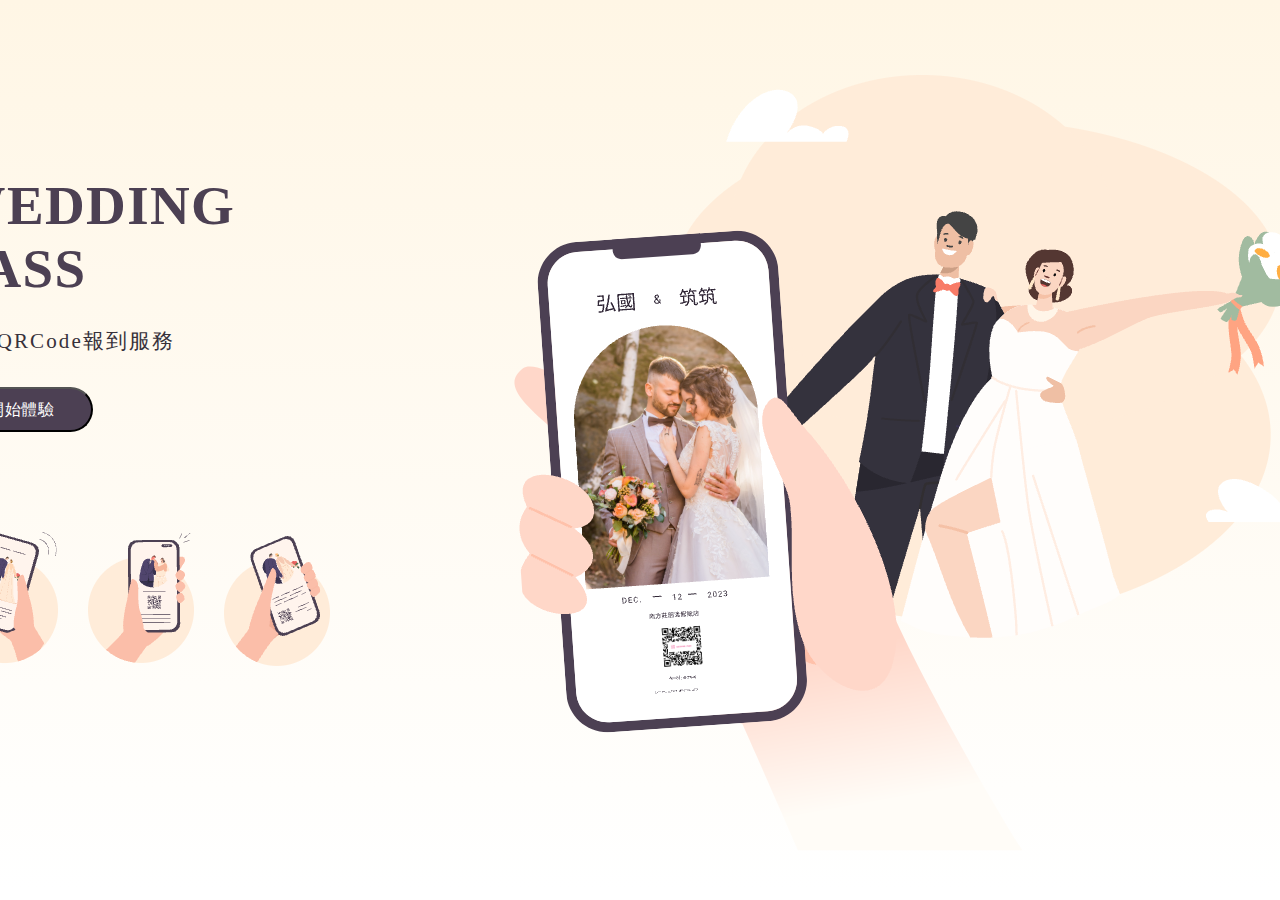
==== Home/index.html @ 31503022 "Updated" ====
<!DOCTYPE html>
<html>
  <head>
    <title>Page 1</title>
    <link rel="stylesheet" type="text/css" href="style.css">
  </head>
  <body>
    <div class="container">
      <div class="left">
        <div class="title">WEDDING PASS</div>
        <div class="subtitle">婚禮QRCode報到服務</div>
        <button>開始體驗</button>
        <div class="images">
          <img src="assets/method-1.png" />
          <img src="assets/method-2.png" />
          <img src="assets/method-3.png" />
        </div>
      </div>
      <div class="right">
        <img src="assets/right-img.png" />
      </div>
    </div>
  </body>
</html>
---- Home/style.css ----
body {
  margin: 0;
  padding: 0;
}

.container {
  display: flex;
  align-items: flex-start;
  justify-content: center;
  grid-gap: 167px;
  padding-top: 75px;
  background: linear-gradient(
    180deg,
    rgba(255, 246, 229, 1) 0%,
    rgba(255, 255, 255, 1) 100%
  );
}

.container .left {
  margin-top: 99px;
}

.container .left .title {
  font-size: 55px;
  font-weight: 700;
  letter-spacing: 1.38px;
  line-height: 63px;
  color: rgba(76, 64, 83, 1);
  margin-bottom: 27px;
}

.container .left .subtitle {
  font-size: 21px;
  font-weight: 500;
  letter-spacing: 2.1px;
  line-height: 29px;
  color: rgba(55, 49, 58, 1);
  margin-bottom: 31px;
}

.container .left button {
  width: 142px;
  height: 45px;
  opacity: 1;
  border-radius: 28px;
  background: rgba(76, 64, 83, 1);
  font-size: 16px;
  font-weight: 500;
  letter-spacing: 0.8px;
  line-height: 21px;
  color: rgba(255, 255, 255, 1);
  cursor: pointer;
  outline: none;
  margin-bottom: 100px;
}

.container .left .images {
  display: flex;
  align-items: center;
  justify-content: start;
  grid-gap: 30px;
}

.container .right {
  position: relative;
}

.container .right .illustration {
  position: absolute;
  top: 0;
  right: 0;
}

.container .right .phone_with_photo {
  position: absolute;
  top: 122px;
  left: 0;
}
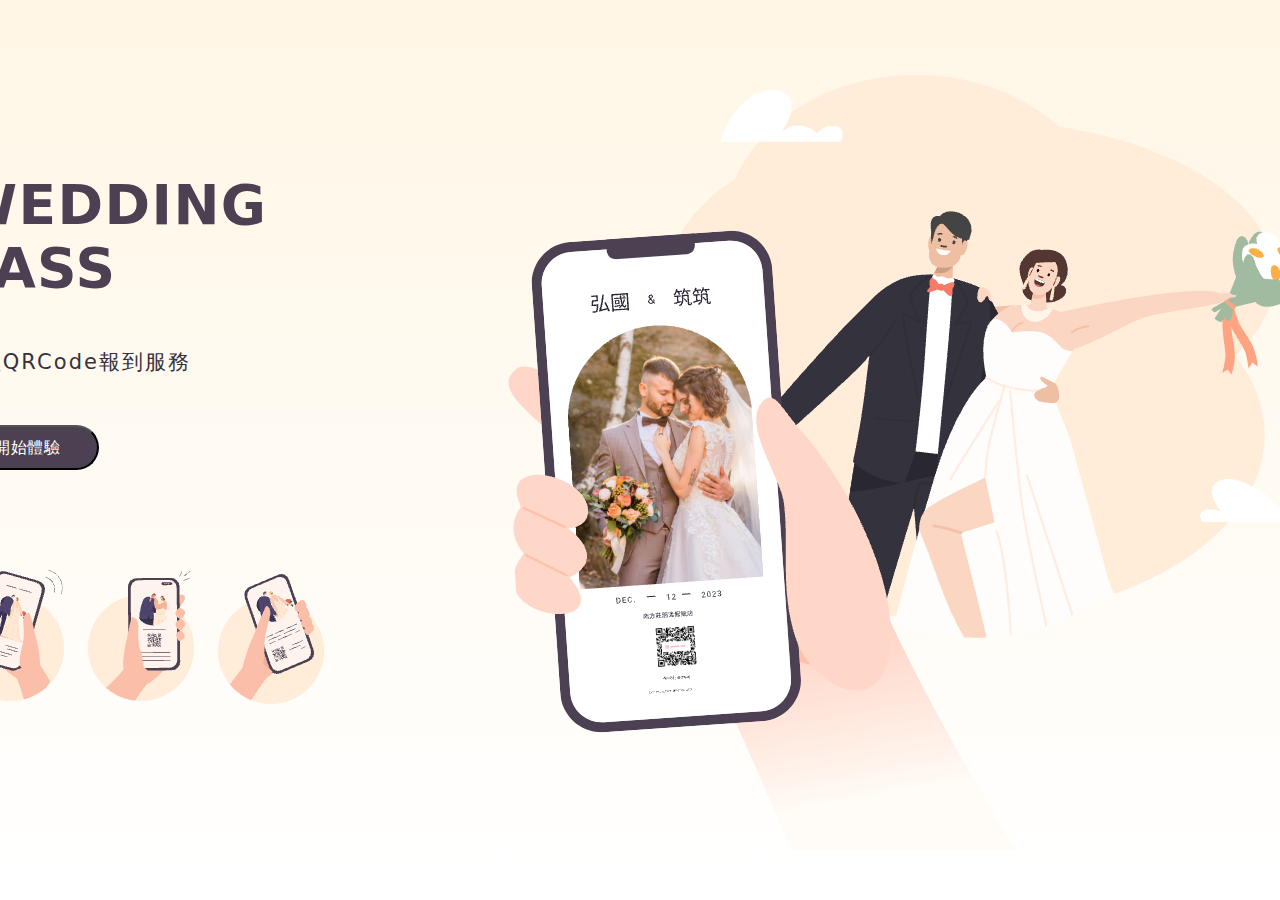
==== commit 1c2d8332: "Update Home" ====
--- a/Home/index.html
+++ b/Home/index.html
@@ -1,16 +1,20 @@
 <!DOCTYPE html>
 <html>
   <head>
-    <title>Page 1</title>
+    <meta charset="utf-8">
+    <meta name="viewport" content="width=device-width, initial-scale=1">
+    <title>Home</title>
     <link rel="stylesheet" type="text/css" href="style.css">
+    <link href="https://cdn.jsdelivr.net/npm/bootstrap@5.3.3/dist/css/bootstrap.min.css" rel="stylesheet" integrity="sha384-QWTKZyjpPEjISv5WaRU9OFeRpok6YctnYmDr5pNlyT2bRjXh0JMhjY6hW+ALEwIH" crossorigin="anonymous">
+  </head>
   </head>
   <body>
-    <div class="container">
+    <div class="main d-flex align-items-start justify-content-center">
       <div class="left">
         <div class="title">WEDDING PASS</div>
-        <div class="subtitle">婚禮QRCode報到服務</div>
+        <div class="subtitle my-5">婚禮QRCode報到服務</div>
         <button>開始體驗</button>
-        <div class="images">
+        <div class="d-flex align-items-center justify-content-start gap-4">
           <img src="assets/method-1.png" />
           <img src="assets/method-2.png" />
           <img src="assets/method-3.png" />
@@ -20,5 +24,6 @@
         <img src="assets/right-img.png" />
       </div>
     </div>
+    <script src="https://cdn.jsdelivr.net/npm/bootstrap@5.3.3/dist/js/bootstrap.bundle.min.js" integrity="sha384-YvpcrYf0tY3lHB60NNkmXc5s9fDVZLESaAA55NDzOxhy9GkcIdslK1eN7N6jIeHz" crossorigin="anonymous"></script>
   </body>
 </html>
--- a/Home/style.css
+++ b/Home/style.css
@@ -3,10 +3,7 @@
   padding: 0;
 }
 
-.container {
-  display: flex;
-  align-items: flex-start;
-  justify-content: center;
+.main {
   grid-gap: 167px;
   padding-top: 75px;
   background: linear-gradient(
@@ -16,32 +13,29 @@
   );
 }
 
-.container .left {
+.main .left {
   margin-top: 99px;
 }
 
-.container .left .title {
+.main .left .title {
   font-size: 55px;
   font-weight: 700;
   letter-spacing: 1.38px;
   line-height: 63px;
   color: rgba(76, 64, 83, 1);
-  margin-bottom: 27px;
 }
 
-.container .left .subtitle {
+.main .left .subtitle {
   font-size: 21px;
   font-weight: 500;
   letter-spacing: 2.1px;
   line-height: 29px;
   color: rgba(55, 49, 58, 1);
-  margin-bottom: 31px;
 }
 
-.container .left button {
+.main .left button {
   width: 142px;
   height: 45px;
-  opacity: 1;
   border-radius: 28px;
   background: rgba(76, 64, 83, 1);
   font-size: 16px;
@@ -53,26 +47,3 @@
   outline: none;
   margin-bottom: 100px;
 }
-
-.container .left .images {
-  display: flex;
-  align-items: center;
-  justify-content: start;
-  grid-gap: 30px;
-}
-
-.container .right {
-  position: relative;
-}
-
-.container .right .illustration {
-  position: absolute;
-  top: 0;
-  right: 0;
-}
-
-.container .right .phone_with_photo {
-  position: absolute;
-  top: 122px;
-  left: 0;
-}
